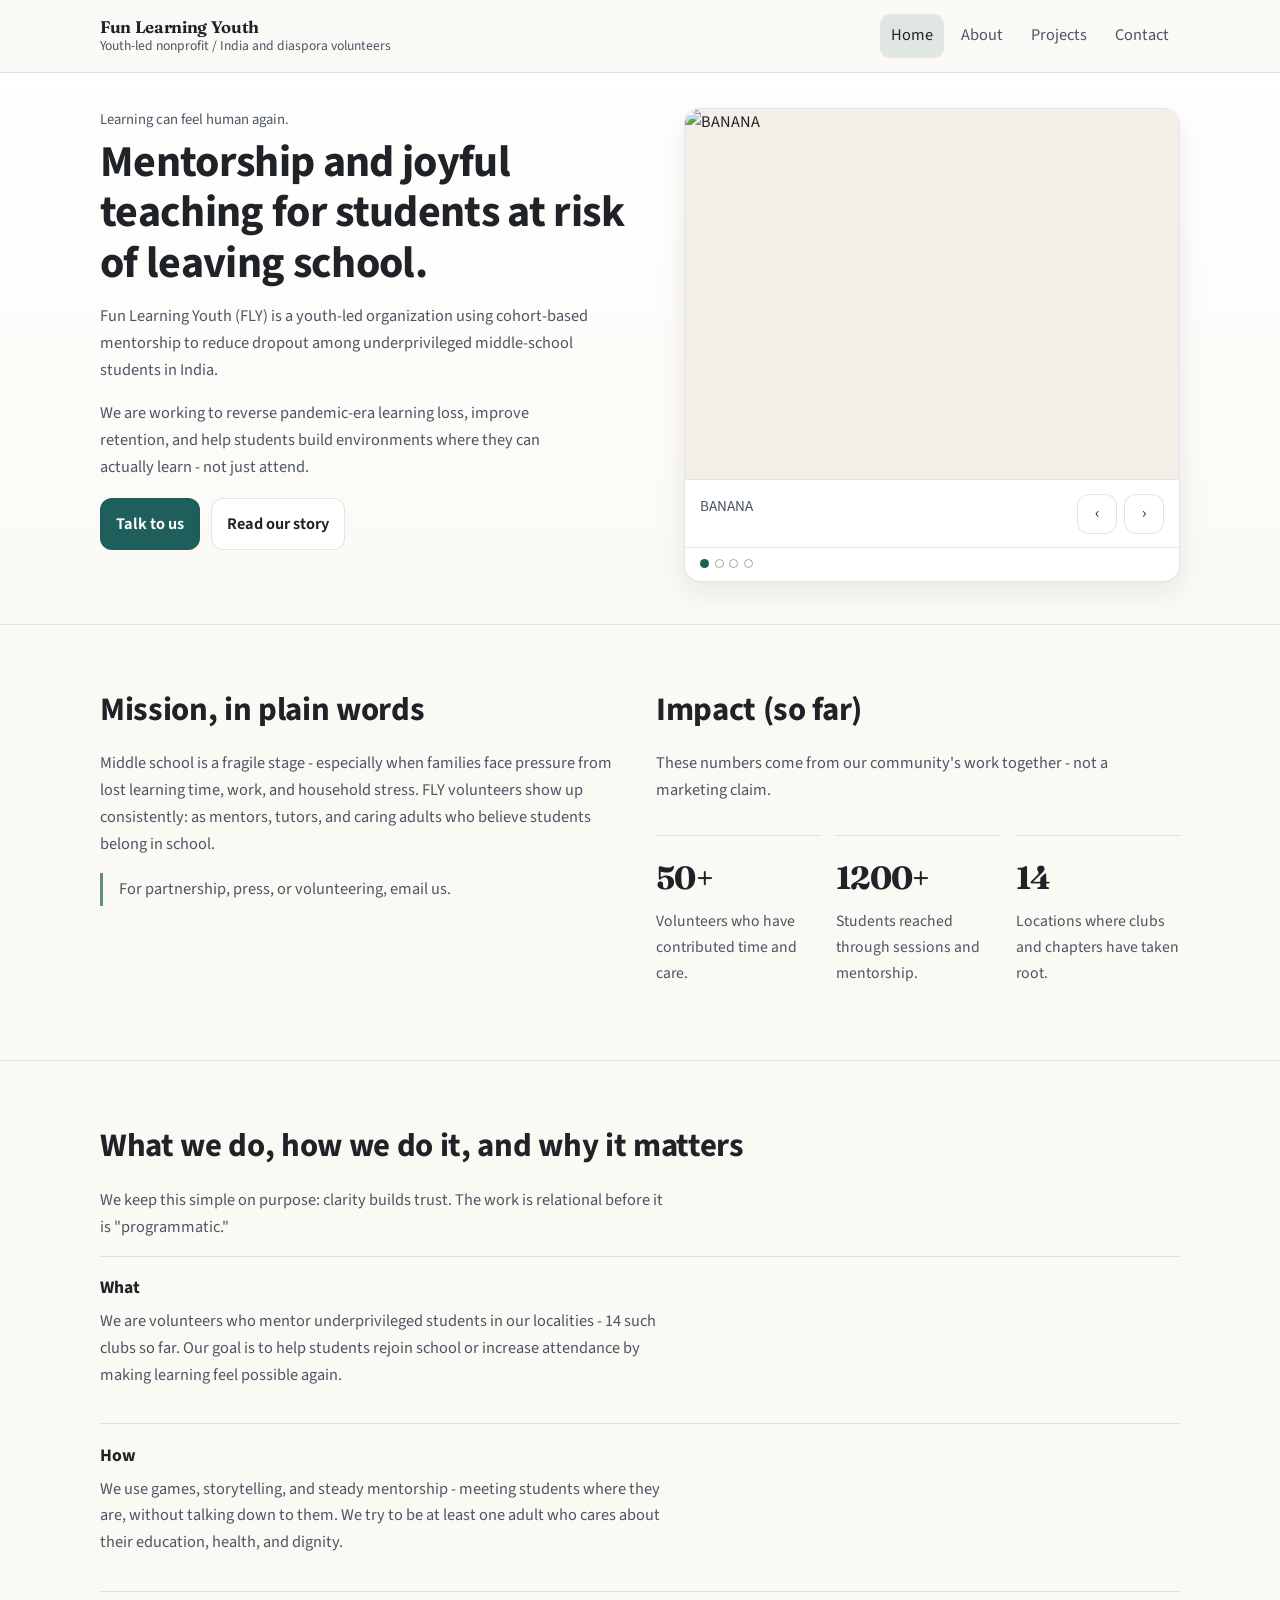
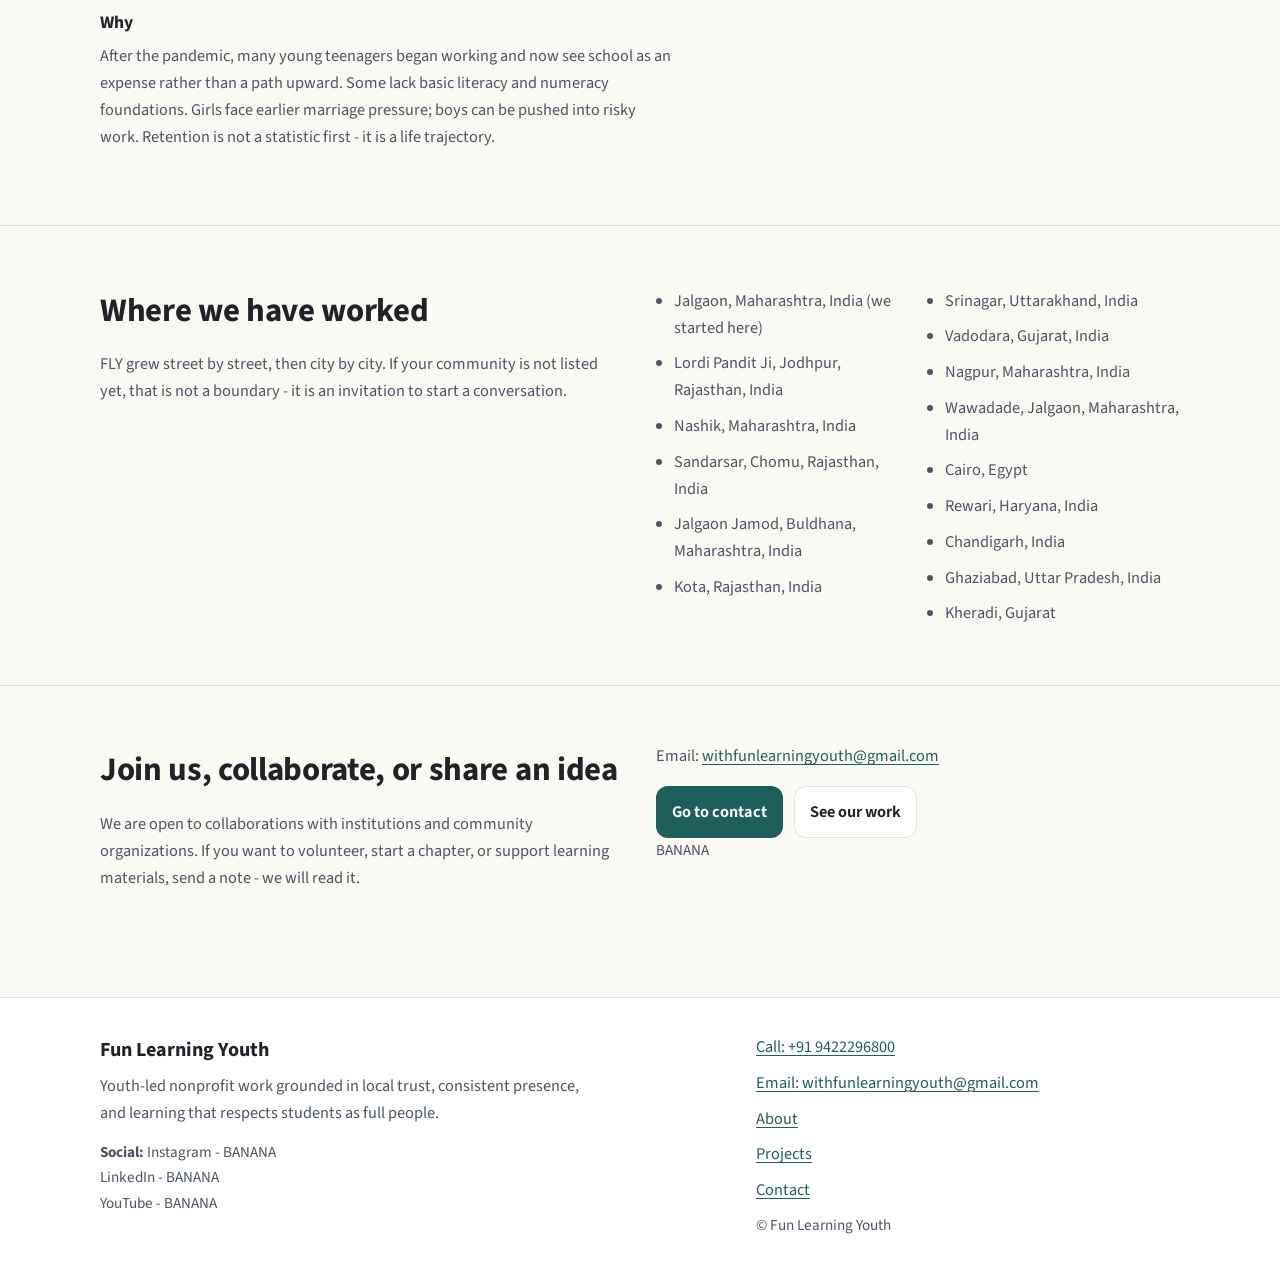
==== index.html @ 1b0cd058 "initial commit" ====
<!DOCTYPE html>
<html lang="en">
<head>
  <meta charset="UTF-8" />
  <meta name="viewport" content="width=device-width, initial-scale=1.0" />
  <title>Fun Learning Youth (FLY)</title>
  <meta
    name="description"
    content="Fun Learning Youth (FLY) is a youth-led nonprofit using cohort-based mentorship to help underprivileged middle-school students stay in school."
  />

  <!-- Typography: Fraunces (headlines) + Source Sans 3 (body) -->
  <link rel="preconnect" href="https://fonts.googleapis.com" />
  <link rel="preconnect" href="https://fonts.gstatic.com" crossorigin />
  <link
    href="https://fonts.googleapis.com/css2?family=Fraunces:opsz,wght@9..144,500..800&family=Source+Sans+3:wght@400;600;700&display=swap"
    rel="stylesheet"
  />

  <link rel="stylesheet" href="style.css" />
</head>
<body data-page="home">
  <a class="skip-link" href="#main">Skip to content</a>

  <!-- BANANA -->

  <header class="site-header">
    <div class="container header-inner">
      <a class="brand" href="index.html">
        <span class="brand-mark">Fun Learning Youth</span>
        <span class="brand-sub">Youth-led nonprofit / India and diaspora volunteers</span>
      </a>

      <button class="nav-toggle" type="button" data-nav-toggle aria-expanded="false" aria-controls="site-nav">
        <span class="visually-hidden">Menu</span>
        <span class="nav-toggle-lines" aria-hidden="true">
          <span></span><span></span><span></span>
        </span>
      </button>

      <nav id="site-nav" class="site-nav" data-site-nav aria-label="Primary">
        <a data-nav="home" href="index.html">Home</a>
        <a data-nav="about" href="about.html">About</a>
        <a data-nav="projects" href="projects.html">Projects</a>
        <a data-nav="contact" href="contact.html">Contact</a>
      </nav>
    </div>
  </header>

  <main id="main">
    <section class="hero">
      <div class="container hero-grid">
        <div class="hero-copy">
          <p class="kicker">Learning can feel human again.</p>
          <h1>Mentorship and joyful teaching for students at risk of leaving school.</h1>
          <p class="lede">
            Fun Learning Youth (FLY) is a youth-led organization using cohort-based mentorship to
            reduce dropout among underprivileged middle-school students in India.
          </p>
          <p class="lede">
            We are working to reverse pandemic-era learning loss, improve retention, and help students
            build environments where they can actually learn - not just attend.
          </p>

          <div class="hero-actions">
            <a class="btn" href="contact.html">Talk to us</a>
            <a class="btn btn-ghost" href="about.html">Read our story</a>
          </div>
        </div>

        <div class="slider" data-slider aria-label="Photo story from the field">
          <div class="slider-viewport">
            <div class="slider-track" data-slider-track>
              <div class="slide" data-slide data-caption="BANANA">
                <img src="assets/photos/home-01.jpg" alt="BANANA" loading="eager" decoding="async" />
              </div>
              <div class="slide" data-slide data-caption="BANANA">
                <img src="assets/photos/home-02.jpg" alt="BANANA" loading="lazy" decoding="async" />
              </div>
              <div class="slide" data-slide data-caption="BANANA">
                <img src="assets/photos/home-03.jpg" alt="BANANA" loading="lazy" decoding="async" />
              </div>
              <div class="slide" data-slide data-caption="BANANA">
                <img src="assets/photos/home-04.jpg" alt="BANANA" loading="lazy" decoding="async" />
              </div>
            </div>
          </div>

          <div class="slider-caption">
            <p data-slider-caption>BANANA</p>
            <div class="slider-controls">
              <button class="icon-btn" type="button" data-slider-prev aria-label="Previous photo">‹</button>
              <button class="icon-btn" type="button" data-slider-next aria-label="Next photo">›</button>
            </div>
          </div>

          <div class="slider-dots" data-slider-dots></div>
        </div>
      </div>
    </section>

    <section class="section">
      <div class="container split">
        <div>
          <h2>Mission, in plain words</h2>
          <p>
            Middle school is a fragile stage - especially when families face pressure from lost learning time,
            work, and household stress. FLY volunteers show up consistently: as mentors, tutors, and caring
            adults who believe students belong in school.
          </p>
          <p class="note">For partnership, press, or volunteering, email us.</p>
        </div>
        <div>
          <h2>Impact (so far)</h2>
          <p>These numbers come from our community's work together - not a marketing claim.</p>
          <div class="stats" role="list">
            <div class="stat" role="listitem">
              <strong>50+</strong>
              <span>Volunteers who have contributed time and care.</span>
            </div>
            <div class="stat" role="listitem">
              <strong>1200+</strong>
              <span>Students reached through sessions and mentorship.</span>
            </div>
            <div class="stat" role="listitem">
              <strong>14</strong>
              <span>Locations where clubs and chapters have taken root.</span>
            </div>
          </div>
        </div>
      </div>
    </section>

    <section class="section">
      <div class="container">
        <h2>What we do, how we do it, and why it matters</h2>
        <p>
          We keep this simple on purpose: clarity builds trust. The work is relational before it is "programmatic."
        </p>

        <div class="whw">
          <div class="whw-item">
            <h3>What</h3>
            <p>
              We are volunteers who mentor underprivileged students in our localities - 14 such clubs so far. Our
              goal is to help students rejoin school or increase attendance by making learning feel possible again.
            </p>
          </div>
          <div class="whw-item">
            <h3>How</h3>
            <p>
              We use games, storytelling, and steady mentorship - meeting students where they are, without talking
              down to them. We try to be at least one adult who cares about their education, health, and dignity.
            </p>
          </div>
          <div class="whw-item">
            <h3>Why</h3>
            <p>
              After the pandemic, many young teenagers began working and now see school as an expense rather than a
              path upward. Some lack basic literacy and numeracy foundations. Girls face earlier marriage pressure;
              boys can be pushed into risky work. Retention is not a statistic first - it is a life trajectory.
            </p>
          </div>
        </div>
      </div>
    </section>

    <section class="section">
      <div class="container split">
        <div>
          <h2>Where we have worked</h2>
          <p>
            FLY grew street by street, then city by city. If your community is not listed yet, that is not a
            boundary - it is an invitation to start a conversation.
          </p>
        </div>
        <div>
          <ul class="locations">
            <li>Jalgaon, Maharashtra, India (we started here)</li>
            <li>Lordi Pandit Ji, Jodhpur, Rajasthan, India</li>
            <li>Nashik, Maharashtra, India</li>
            <li>Sandarsar, Chomu, Rajasthan, India</li>
            <li>Jalgaon Jamod, Buldhana, Maharashtra, India</li>
            <li>Kota, Rajasthan, India</li>
            <li>Srinagar, Uttarakhand, India</li>
            <li>Vadodara, Gujarat, India</li>
            <li>Nagpur, Maharashtra, India</li>
            <li>Wawadade, Jalgaon, Maharashtra, India</li>
            <li>Cairo, Egypt</li>
            <li>Rewari, Haryana, India</li>
            <li>Chandigarh, India</li>
            <li>Ghaziabad, Uttar Pradesh, India</li>
            <li>Kheradi, Gujarat</li>
          </ul>
        </div>
      </div>
    </section>

    <section class="section">
      <div class="container split">
        <div>
          <h2>Join us, collaborate, or share an idea</h2>
          <p>
            We are open to collaborations with institutions and community organizations. If you want to volunteer,
            start a chapter, or support learning materials, send a note - we will read it.
          </p>
        </div>
        <div>
          <p class="lede tight-bottom">
            Email:
            <a href="mailto:withfunlearningyouth@gmail.com">withfunlearningyouth@gmail.com</a>
          </p>
          <div class="hero-actions flush">
            <a class="btn" href="contact.html">Go to contact</a>
            <a class="btn btn-ghost" href="projects.html">See our work</a>
          </div>
          <p class="small mt-sm">BANANA</p>
        </div>
      </div>
    </section>
  </main>

  <footer class="site-footer">
    <div class="container footer-grid">
      <div>
        <p class="footer-title">Fun Learning Youth</p>
        <p class="footer-muted">
          Youth-led nonprofit work grounded in local trust, consistent presence, and learning that respects students
          as full people.
        </p>
        <p class="small mt-sm">
          <strong>Social:</strong>
          Instagram - <span class="small">BANANA</span><br />
          LinkedIn - <span class="small">BANANA</span><br />
          YouTube - <span class="small">BANANA</span>
        </p>
      </div>
      <div class="footer-links">
        <a href="tel:+919422296800">Call: +91 9422296800</a>
        <a href="mailto:withfunlearningyouth@gmail.com">Email: withfunlearningyouth@gmail.com</a>
        <a href="about.html">About</a>
        <a href="projects.html">Projects</a>
        <a href="contact.html">Contact</a>
        <span class="small">© Fun Learning Youth</span>
      </div>
    </div>
  </footer>

  <script src="script.js" defer></script>
</body>
</html>
---- style.css ----
/* Fun Learning Youth (FLY)
   Replace images under assets/photos/ (see HTML comments for exact filenames).
*/

:root {
  --paper: #fbf9f4;
  --ink: #1f2328;
  --muted: #4b5563;
  --line: rgba(31, 35, 40, 0.12);
  --accent: #1f5f5b; /* deep teal */
  --accent-2: #8a5a2b; /* warm earth (use sparingly) */
  --paper-2: #f3efe7;
  --shadow: 0 10px 30px rgba(17, 24, 39, 0.08);
}

*,
*::before,
*::after {
  box-sizing: border-box;
}

html {
  color-scheme: light;
}

body {
  margin: 0;
  font-family: "Source Sans 3", system-ui, -apple-system, Segoe UI, Roboto, Helvetica, Arial,
    "Apple Color Emoji", "Segoe UI Emoji";
  color: var(--ink);
  background: var(--paper);
  line-height: 1.65;
  font-size: 1.02rem;
}

button,
input,
textarea,
select {
  font: inherit;
  color: inherit;
}

img {
  max-width: 100%;
  height: auto;
  display: block;
}

a {
  color: var(--accent);
  text-decoration-thickness: 1px;
  text-underline-offset: 0.18em;
}

a:hover {
  text-decoration-thickness: 2px;
}

:focus-visible {
  outline: 3px solid rgba(31, 95, 91, 0.35);
  outline-offset: 3px;
}

.skip-link {
  position: absolute;
  left: -999px;
  top: 0.75rem;
  padding: 0.55rem 0.75rem;
  background: #fff;
  border: 1px solid var(--line);
  border-radius: 10px;
  z-index: 1000;
}

.skip-link:focus {
  left: 0.75rem;
}

.container {
  width: min(1080px, 92%);
  margin: 0 auto;
}

.site-header {
  position: sticky;
  top: 0;
  z-index: 50;
  background: color-mix(in srgb, var(--paper) 92%, white);
  border-bottom: 1px solid var(--line);
  backdrop-filter: blur(10px);
}

.header-inner {
  display: flex;
  align-items: center;
  justify-content: space-between;
  gap: 1rem;
  padding: 0.85rem 0;
}

.brand {
  display: flex;
  flex-direction: column;
  gap: 0.1rem;
  text-decoration: none;
  color: inherit;
}

.brand-mark {
  font-family: "Fraunces", Georgia, "Times New Roman", serif;
  font-weight: 650;
  letter-spacing: -0.02em;
  font-size: 1.05rem;
  line-height: 1.1;
}

.brand-sub {
  font-size: 0.85rem;
  color: var(--muted);
  line-height: 1.2;
}

.nav-toggle {
  display: none;
  border: 1px solid var(--line);
  background: #fff;
  border-radius: 12px;
  padding: 0.55rem 0.65rem;
  cursor: pointer;
  font: inherit;
  color: var(--ink);
}

.nav-toggle-lines {
  display: inline-flex;
  flex-direction: column;
  gap: 6px;
  width: 22px;
}

.nav-toggle-lines span {
  height: 2px;
  background: var(--ink);
  border-radius: 2px;
}

.site-nav {
  display: flex;
  align-items: center;
  gap: 0.35rem;
}

.site-nav a {
  text-decoration: none;
  color: var(--muted);
  padding: 0.55rem 0.7rem;
  border-radius: 10px;
}

.site-nav a:hover {
  color: var(--ink);
  background: rgba(31, 95, 91, 0.08);
}

.site-nav a[aria-current="page"] {
  color: var(--ink);
  background: rgba(31, 95, 91, 0.12);
}

main {
  padding-bottom: 3rem;
}

.hero {
  padding: 2.2rem 0 2.6rem;
  border-bottom: 1px solid var(--line);
  background: linear-gradient(to bottom, #fff, var(--paper));
}

.hero-grid {
  display: grid;
  grid-template-columns: 1.05fr 0.95fr;
  gap: clamp(1.25rem, 3vw, 2.25rem);
  align-items: start;
}

.hero h1 {
  margin: 0.35rem 0 0.85rem;
  font-family: "Source Sans 3", system-ui, -apple-system, Segoe UI, Roboto, Helvetica, Arial,
    "Apple Color Emoji", "Segoe UI Emoji";
  font-weight: 700;
  letter-spacing: -0.015em;
  line-height: 1.15;
  font-size: clamp(1.95rem, 4vw, 2.75rem);
}

.kicker {
  margin: 0;
  font-size: 0.92rem;
  color: var(--muted);
}

.lede {
  margin: 0 0 1rem;
  color: var(--muted);
  max-width: 62ch;
}

.lede.tight-bottom {
  margin-bottom: 1rem;
}

.hero-actions {
  display: flex;
  flex-wrap: wrap;
  gap: 0.65rem;
  margin-top: 1.1rem;
}

.hero-actions.flush {
  margin-top: 0;
}

.btn {
  display: inline-flex;
  align-items: center;
  justify-content: center;
  gap: 0.35rem;
  border-radius: 12px;
  padding: 0.72rem 0.95rem;
  border: 1px solid color-mix(in srgb, var(--accent) 55%, var(--line));
  background: var(--accent);
  color: #fff;
  text-decoration: none;
  font-weight: 650;
}

.btn:hover {
  filter: brightness(0.98);
}

.btn-ghost {
  background: #fff;
  color: var(--ink);
  border-color: var(--line);
  font-weight: 650;
}

.btn-ghost:hover {
  background: rgba(31, 95, 91, 0.06);
}

.slider {
  border: 1px solid var(--line);
  border-radius: 16px;
  overflow: hidden;
  background: #fff;
  box-shadow: var(--shadow);
}

.slider-viewport {
  position: relative;
  aspect-ratio: 4 / 3;
  background: var(--paper-2);
}

.slider-track {
  display: flex;
  height: 100%;
  transform: translateX(calc(var(--slide, 0) * -100%));
  transition: transform 520ms cubic-bezier(0.2, 0.8, 0.2, 1);
}

.slide {
  min-width: 100%;
  height: 100%;
}

.slide img {
  width: 100%;
  height: 100%;
  object-fit: cover;
}

.slider-caption {
  padding: 0.85rem 0.95rem;
  border-top: 1px solid var(--line);
  display: flex;
  align-items: flex-start;
  justify-content: space-between;
  gap: 0.75rem;
}

.slider-caption p {
  margin: 0;
  color: var(--muted);
  font-size: 0.95rem;
  max-width: 62ch;
}

.slider-controls {
  display: inline-flex;
  gap: 0.45rem;
  flex-shrink: 0;
}

.icon-btn {
  border: 1px solid var(--line);
  background: #fff;
  border-radius: 12px;
  width: 40px;
  height: 40px;
  cursor: pointer;
  font: inherit;
  color: var(--ink);
}

.icon-btn:hover {
  background: rgba(31, 95, 91, 0.06);
}

.slider-dots {
  display: flex;
  gap: 0.35rem;
  align-items: center;
  padding: 0.65rem 0.95rem 0.85rem;
  border-top: 1px solid var(--line);
}

.dot {
  width: 9px;
  height: 9px;
  border-radius: 999px;
  border: 1px solid color-mix(in srgb, var(--line) 70%, var(--ink));
  background: transparent;
  padding: 0;
  cursor: pointer;
}

.dot[aria-current="true"] {
  background: var(--accent);
  border-color: color-mix(in srgb, var(--accent) 70%, var(--line));
}

.section {
  padding: clamp(2.4rem, 5vw, 3.6rem) 0;
}

.section + .section {
  border-top: 1px solid var(--line);
}

.section h2 {
  margin: 0 0 0.85rem;
  font-family: "Source Sans 3", system-ui, -apple-system, Segoe UI, Roboto, Helvetica, Arial,
    "Apple Color Emoji", "Segoe UI Emoji";
  font-weight: 700;
  letter-spacing: -0.01em;
  font-size: clamp(1.55rem, 2.6vw, 2.05rem);
}

.section p {
  margin: 0 0 0.95rem;
  color: var(--muted);
  max-width: 72ch;
}

.section p:last-child {
  margin-bottom: 0;
}

.split {
  display: grid;
  grid-template-columns: 1fr 1fr;
  gap: clamp(1.1rem, 3vw, 2rem);
  align-items: start;
}

.stats {
  display: grid;
  grid-template-columns: repeat(3, minmax(0, 1fr));
  gap: 1rem;
  padding: 1rem 0 0;
}

.stat {
  padding: 1rem 0;
  border-top: 1px solid var(--line);
}

.stat strong {
  display: block;
  font-family: "Fraunces", Georgia, "Times New Roman", serif;
  font-size: clamp(1.55rem, 2.6vw, 2rem);
  letter-spacing: -0.02em;
  color: var(--ink);
}

.stat span {
  display: block;
  margin-top: 0.25rem;
  color: var(--muted);
  font-size: 0.98rem;
}

.whw {
  display: grid;
  grid-template-columns: 1fr;
  gap: 1.1rem;
}

.whw-item {
  padding: 1.05rem 0;
  border-top: 1px solid var(--line);
}

.whw-item h3 {
  margin: 0 0 0.35rem;
  font-size: 1.1rem;
  letter-spacing: -0.005em;
  color: var(--ink);
  font-weight: 700;
}

.whw-item p {
  margin: 0;
}

.locations {
  columns: 2;
  column-gap: 2.25rem;
  margin: 0.25rem 0 0;
  padding-left: 1.1rem;
  color: var(--muted);
}

.locations li {
  break-inside: avoid;
  margin: 0 0 0.55rem;
}

.note {
  border-left: 3px solid color-mix(in srgb, var(--accent) 65%, var(--line));
  padding: 0.2rem 0 0.2rem 1rem;
  margin: 1rem 0 0;
  color: var(--muted);
}

.figure {
  margin: 0;
  border: 1px solid var(--line);
  border-radius: 16px;
  overflow: hidden;
  background: #fff;
}

.figure figcaption {
  padding: 0.75rem 0.85rem;
  border-top: 1px solid var(--line);
  color: var(--muted);
  font-size: 0.95rem;
}

.prose {
  max-width: 72ch;
}

.project {
  padding: 1.35rem 0;
  border-top: 1px solid var(--line);
  display: grid;
  grid-template-columns: minmax(0, 1.1fr) minmax(0, 0.9fr);
  gap: clamp(1rem, 3vw, 1.75rem);
  align-items: start;
}

.project:first-of-type {
  border-top: none;
  padding-top: 0.25rem;
}

.project h3 {
  margin: 0 0 0.45rem;
  font-family: "Source Sans 3", system-ui, -apple-system, Segoe UI, Roboto, Helvetica, Arial,
    "Apple Color Emoji", "Segoe UI Emoji";
  font-size: 1.35rem;
  letter-spacing: -0.01em;
  font-weight: 700;
}

.meta {
  margin: 0 0 0.75rem;
  color: var(--muted);
  font-size: 0.98rem;
}

.faq details {
  border-top: 1px solid var(--line);
  padding: 1rem 0;
}

.faq summary {
  cursor: pointer;
  font-weight: 700;
  color: var(--ink);
}

.faq p {
  margin: 0.65rem 0 0;
}

.plain-list {
  margin: 0.75rem 0 0;
  padding-left: 1.1rem;
  color: var(--muted);
}

.plain-list li {
  margin: 0 0 0.45rem;
}

.contact-grid {
  display: grid;
  grid-template-columns: 1fr 1fr;
  gap: clamp(1rem, 3vw, 2rem);
  align-items: start;
}

.field {
  display: grid;
  gap: 0.35rem;
  margin: 0 0 0.85rem;
}

.field span {
  font-weight: 700;
  color: var(--ink);
  font-size: 0.95rem;
}

.field input,
.field textarea,
.field select {
  width: 100%;
  border: 1px solid var(--line);
  border-radius: 12px;
  padding: 0.75rem 0.8rem;
  font: inherit;
  background: #fff;
  color: var(--ink);
}

.field textarea {
  resize: vertical;
  min-height: 140px;
}

.field select {
  cursor: pointer;
}

.stack {
  display: grid;
  gap: 0.2rem;
}

.site-footer {
  border-top: 1px solid var(--line);
  background: #fff;
  padding: 2.25rem 0;
}

.footer-grid {
  display: grid;
  grid-template-columns: 1.2fr 0.8fr;
  gap: 1.25rem;
  align-items: start;
}

.footer-title {
  margin: 0 0 0.35rem;
  font-family: "Source Sans 3", system-ui, -apple-system, Segoe UI, Roboto, Helvetica, Arial,
    "Apple Color Emoji", "Segoe UI Emoji";
  font-weight: 700;
  font-size: 1.25rem;
}

.footer-muted {
  margin: 0;
  color: var(--muted);
  max-width: 62ch;
}

.footer-links {
  display: grid;
  gap: 0.55rem;
  justify-items: start;
}

.small {
  font-size: 0.95rem;
  color: var(--muted);
}

.tight {
  margin: 0;
}

.visually-hidden {
  position: absolute !important;
  height: 1px;
  width: 1px;
  overflow: hidden;
  clip: rect(1px, 1px, 1px, 1px);
  white-space: nowrap;
}

.mt-sm {
  margin-top: 0.85rem;
}

.mt-md {
  margin-top: 1.25rem;
}

.mt-lg {
  margin-top: 1.75rem;
}

.whw-tight .whw-item:first-child {
  border-top: 0;
  padding-top: 0;
}

@media (max-width: 900px) {
  .hero-grid,
  .split,
  .contact-grid,
  .footer-grid,
  .project {
    grid-template-columns: 1fr;
  }

  .stats {
    grid-template-columns: 1fr;
  }

  .locations {
    columns: 1;
  }

  .nav-toggle {
    display: inline-flex;
    align-items: center;
    justify-content: center;
  }

  .site-nav {
    position: fixed;
    inset: 0 0 auto 0;
    top: calc(64px + env(safe-area-inset-top));
    padding: 0.75rem;
    margin: 0.75rem;
    border: 1px solid var(--line);
    border-radius: 16px;
    background: #fff;
    box-shadow: var(--shadow);
    flex-direction: column;
    align-items: stretch;
    gap: 0.25rem;
    transform: translateY(-8px);
    opacity: 0;
    pointer-events: none;
    transition: opacity 180ms ease, transform 180ms ease;
  }

  body.nav-open .site-nav {
    opacity: 1;
    transform: translateY(0);
    pointer-events: auto;
  }

  .site-nav a {
    padding: 0.75rem 0.85rem;
  }
}

@media (prefers-reduced-motion: reduce) {
  .slider-track {
    transition: none;
  }
}
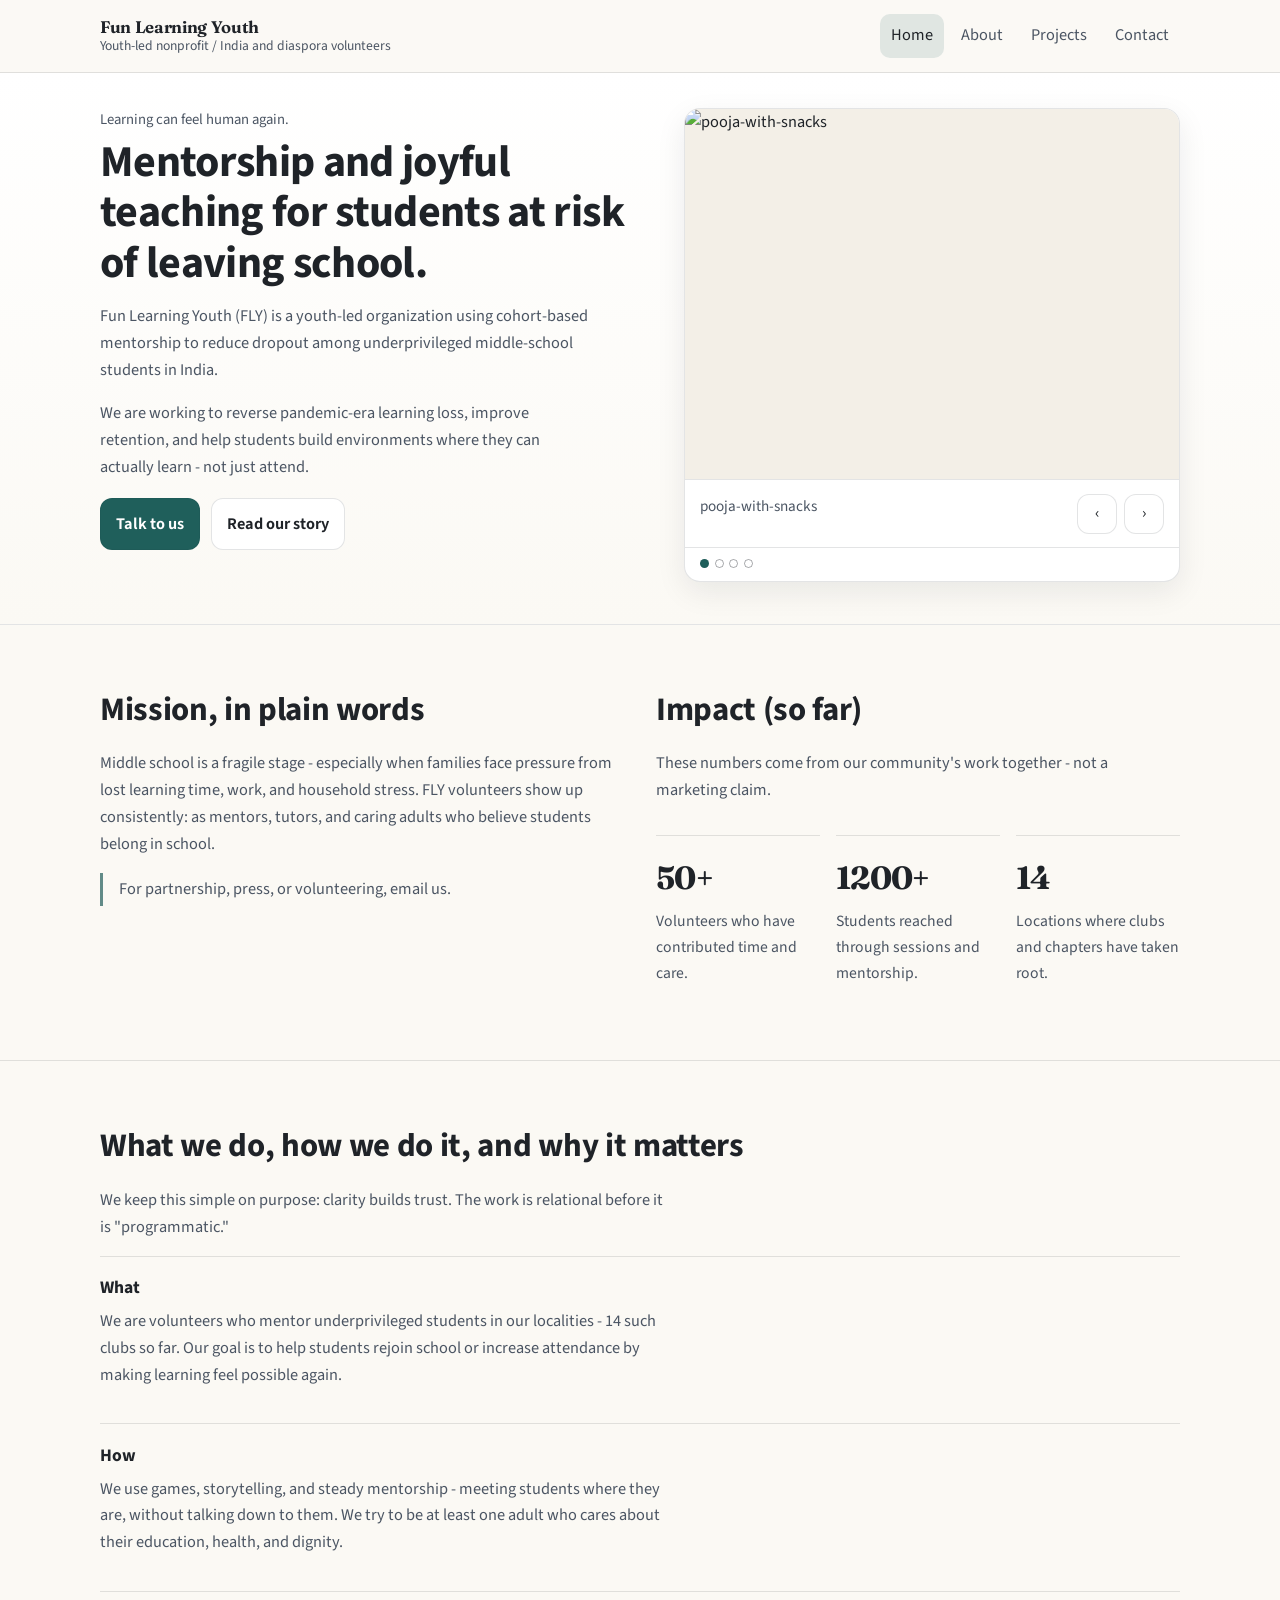
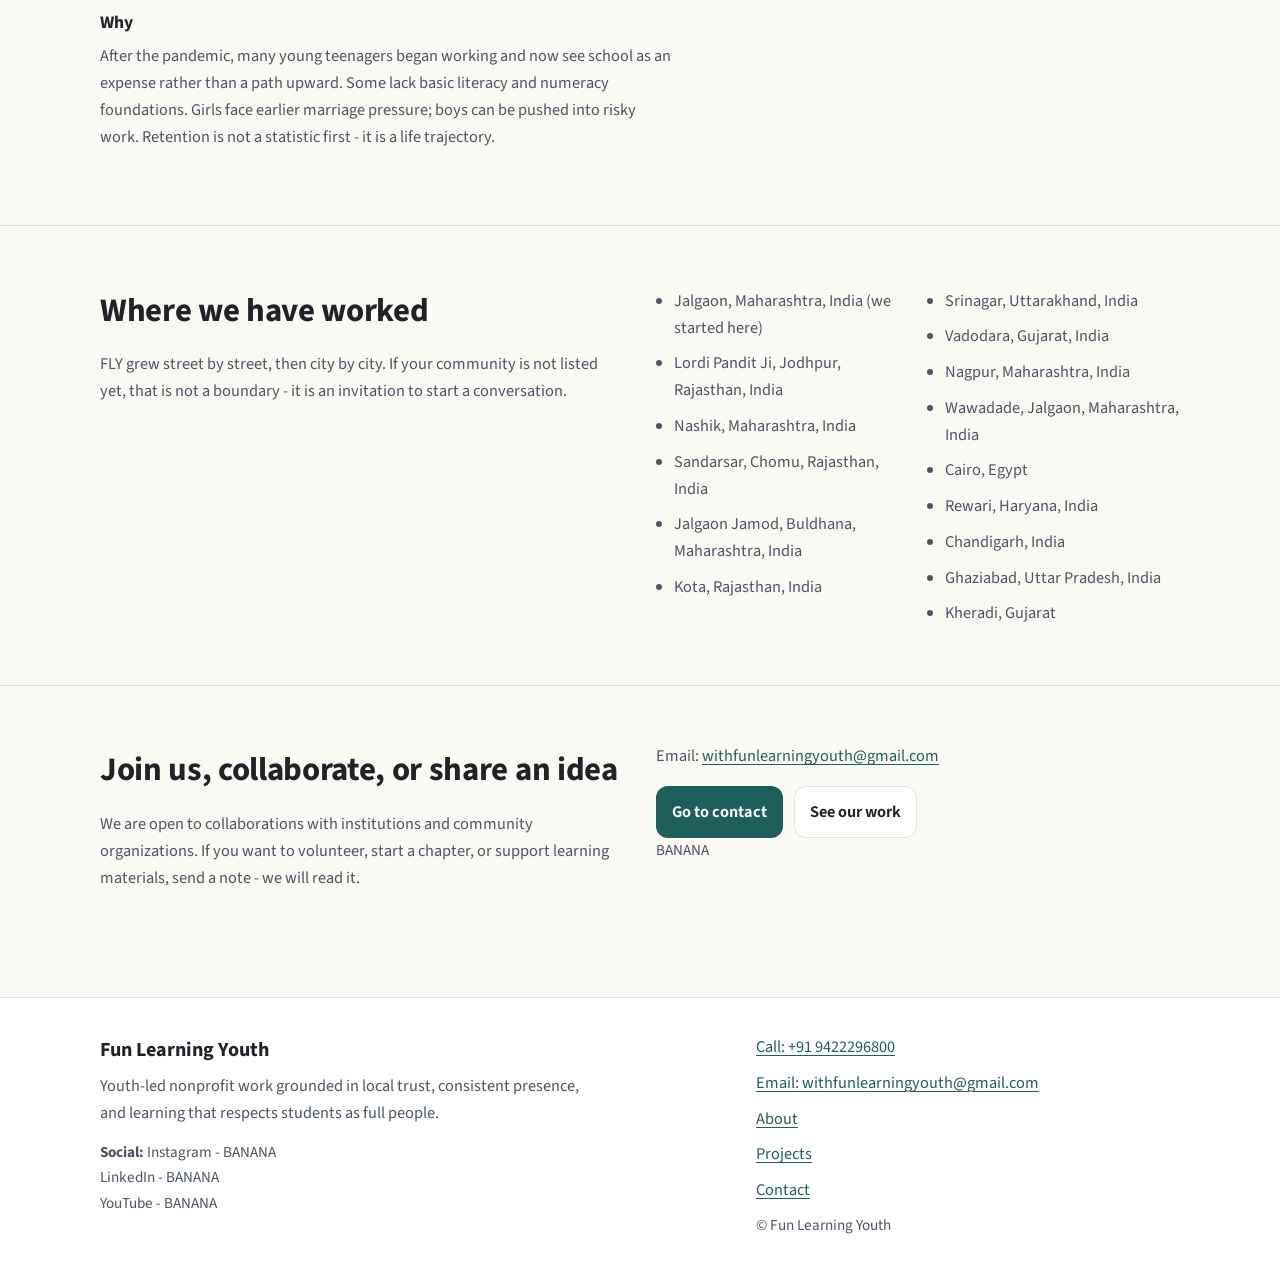
==== commit 91f75d0d: "home pictures" ====
--- a/index.html
+++ b/index.html
@@ -71,17 +71,17 @@
         <div class="slider" data-slider aria-label="Photo story from the field">
           <div class="slider-viewport">
             <div class="slider-track" data-slider-track>
-              <div class="slide" data-slide data-caption="BANANA">
-                <img src="assets/photos/home-01.jpg" alt="BANANA" loading="eager" decoding="async" />
-              </div>
-              <div class="slide" data-slide data-caption="BANANA">
-                <img src="assets/photos/home-02.jpg" alt="BANANA" loading="lazy" decoding="async" />
-              </div>
-              <div class="slide" data-slide data-caption="BANANA">
-                <img src="assets/photos/home-03.jpg" alt="BANANA" loading="lazy" decoding="async" />
-              </div>
-              <div class="slide" data-slide data-caption="BANANA">
-                <img src="assets/photos/home-04.jpg" alt="BANANA" loading="lazy" decoding="async" />
+              <div class="slide" data-slide data-caption="pooja-with-snacks">
+                <img src="assets/photos/home-photo1.jpg" alt="pooja-with-snacks" loading="eager" decoding="async" />
+              </div>
+              <div class="slide" data-slide data-caption="rita-with-chocolates">
+                <img src="assets/photos/home-photo2.jpg" alt="rita-with-chocolates" loading="lazy" decoding="async" />
+              </div>
+              <div class="slide" data-slide data-caption="sarita-after-cricket">
+                <img src="assets/photos/home-photo3.jpg" alt="sarita-after-cricket" loading="lazy" decoding="async" />
+              </div>
+              <div class="slide" data-slide data-caption="ganesh-learning-geography">
+                <img src="assets/photos/home-photo4.jpg" alt="ganesh-learning-geography" loading="lazy" decoding="async" />
               </div>
             </div>
           </div>
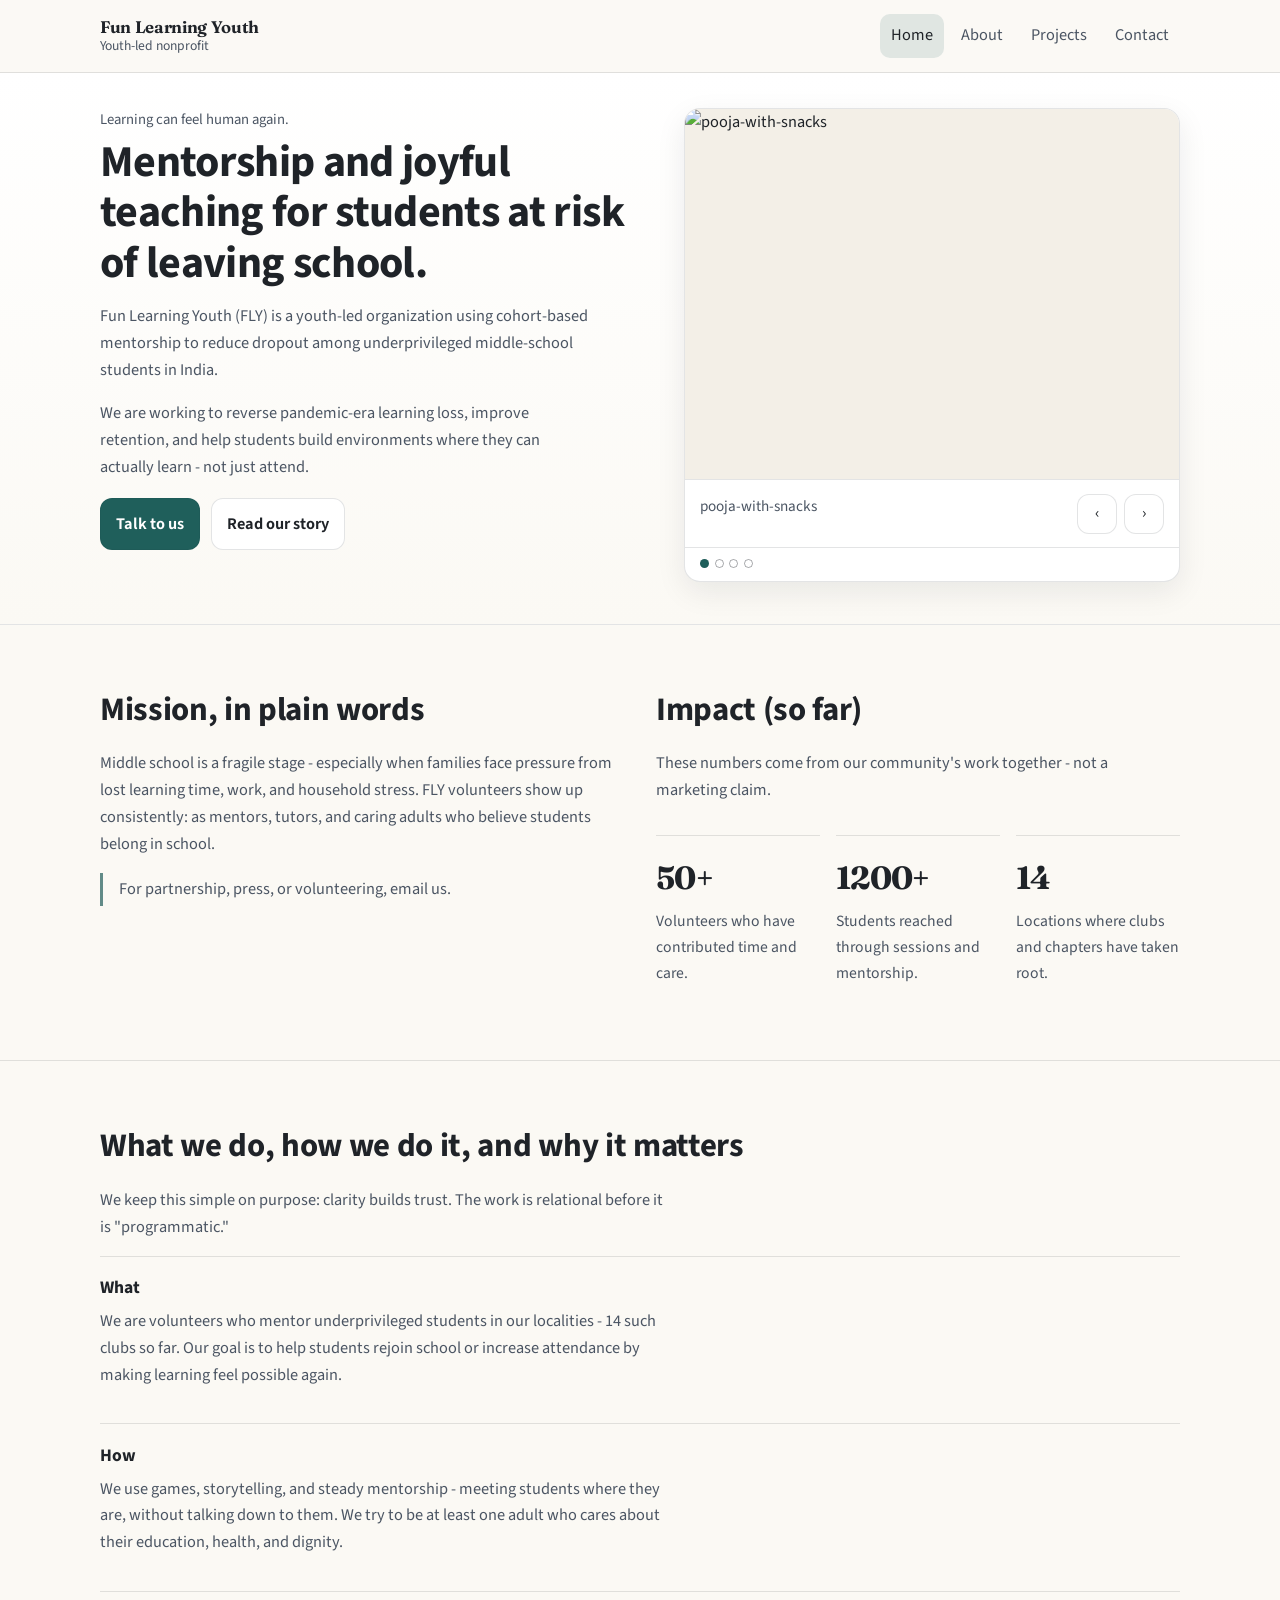
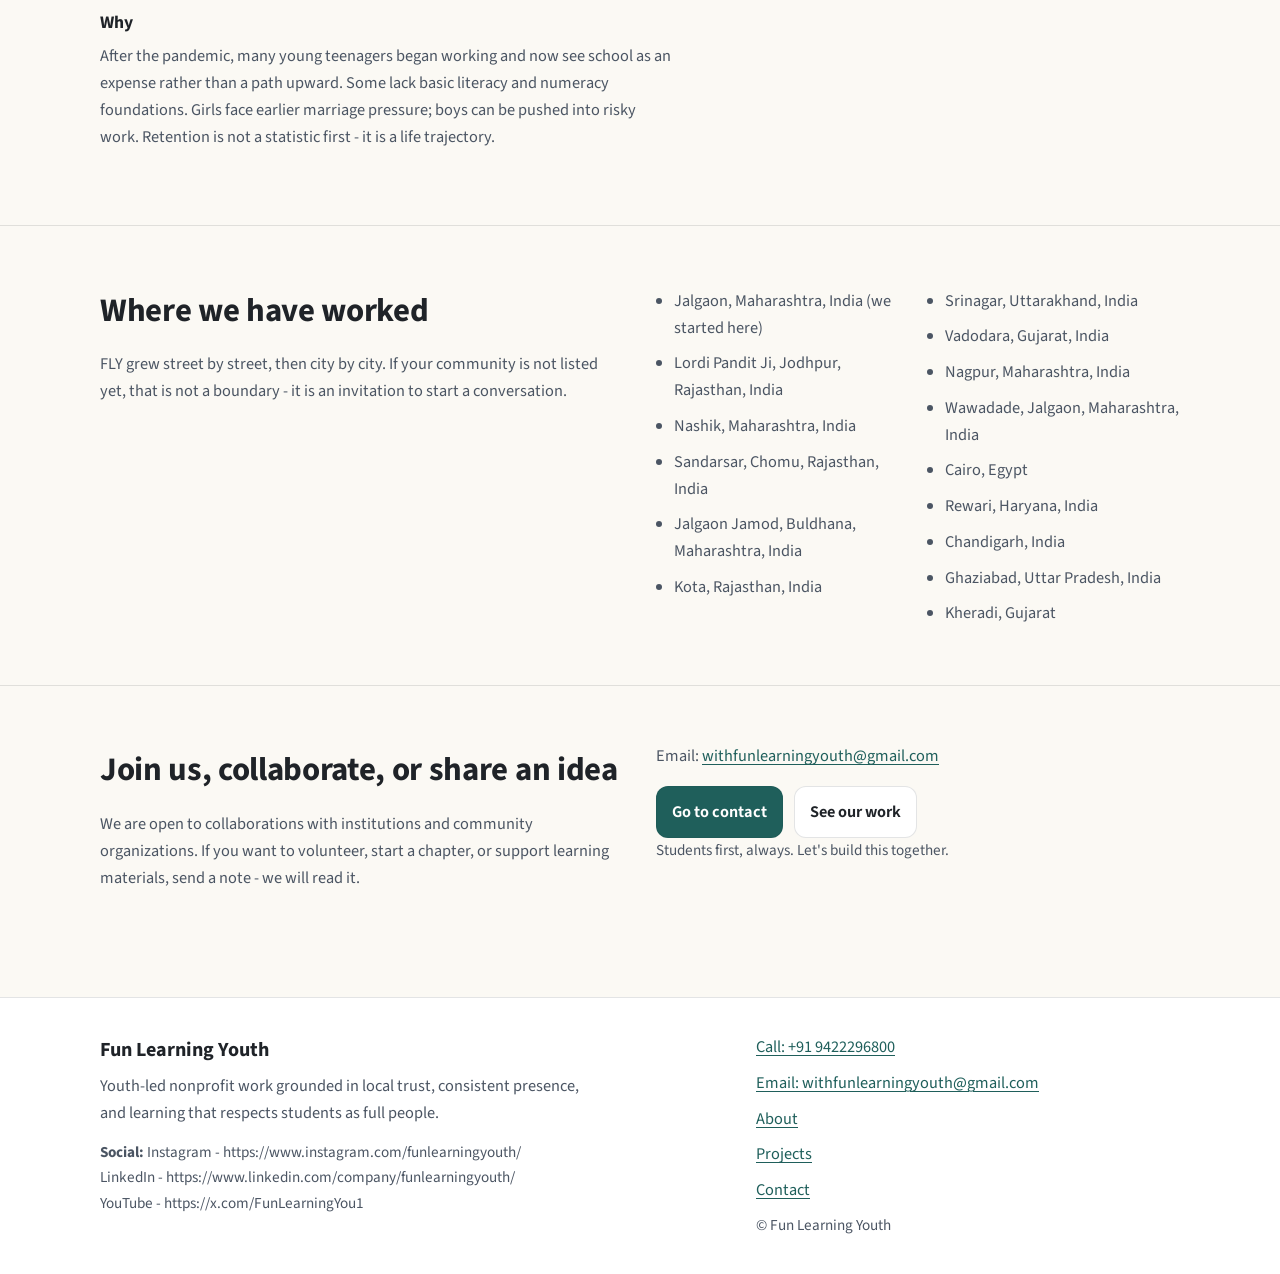
==== commit 35421767: "index bananas removed" ====
--- a/index.html
+++ b/index.html
@@ -28,7 +28,7 @@
     <div class="container header-inner">
       <a class="brand" href="index.html">
         <span class="brand-mark">Fun Learning Youth</span>
-        <span class="brand-sub">Youth-led nonprofit / India and diaspora volunteers</span>
+        <span class="brand-sub">Youth-led nonprofit</span>
       </a>
 
       <button class="nav-toggle" type="button" data-nav-toggle aria-expanded="false" aria-controls="site-nav">
@@ -87,7 +87,7 @@
           </div>
 
           <div class="slider-caption">
-            <p data-slider-caption>BANANA</p>
+            <p data-slider-caption>snapshots from the field</p>
             <div class="slider-controls">
               <button class="icon-btn" type="button" data-slider-prev aria-label="Previous photo">‹</button>
               <button class="icon-btn" type="button" data-slider-next aria-label="Next photo">›</button>
@@ -214,7 +214,7 @@
             <a class="btn" href="contact.html">Go to contact</a>
             <a class="btn btn-ghost" href="projects.html">See our work</a>
           </div>
-          <p class="small mt-sm">BANANA</p>
+          <p class="small mt-sm">Students first, always. Let's build this together.</p>
         </div>
       </div>
     </section>
@@ -230,9 +230,9 @@
         </p>
         <p class="small mt-sm">
           <strong>Social:</strong>
-          Instagram - <span class="small">BANANA</span><br />
-          LinkedIn - <span class="small">BANANA</span><br />
-          YouTube - <span class="small">BANANA</span>
+          Instagram - <span class="small">https://www.instagram.com/funlearningyouth/</span><br />
+          LinkedIn - <span class="small">https://www.linkedin.com/company/funlearningyouth/</span><br />
+          YouTube - <span class="small">https://x.com/FunLearningYou1</span>
         </p>
       </div>
       <div class="footer-links">
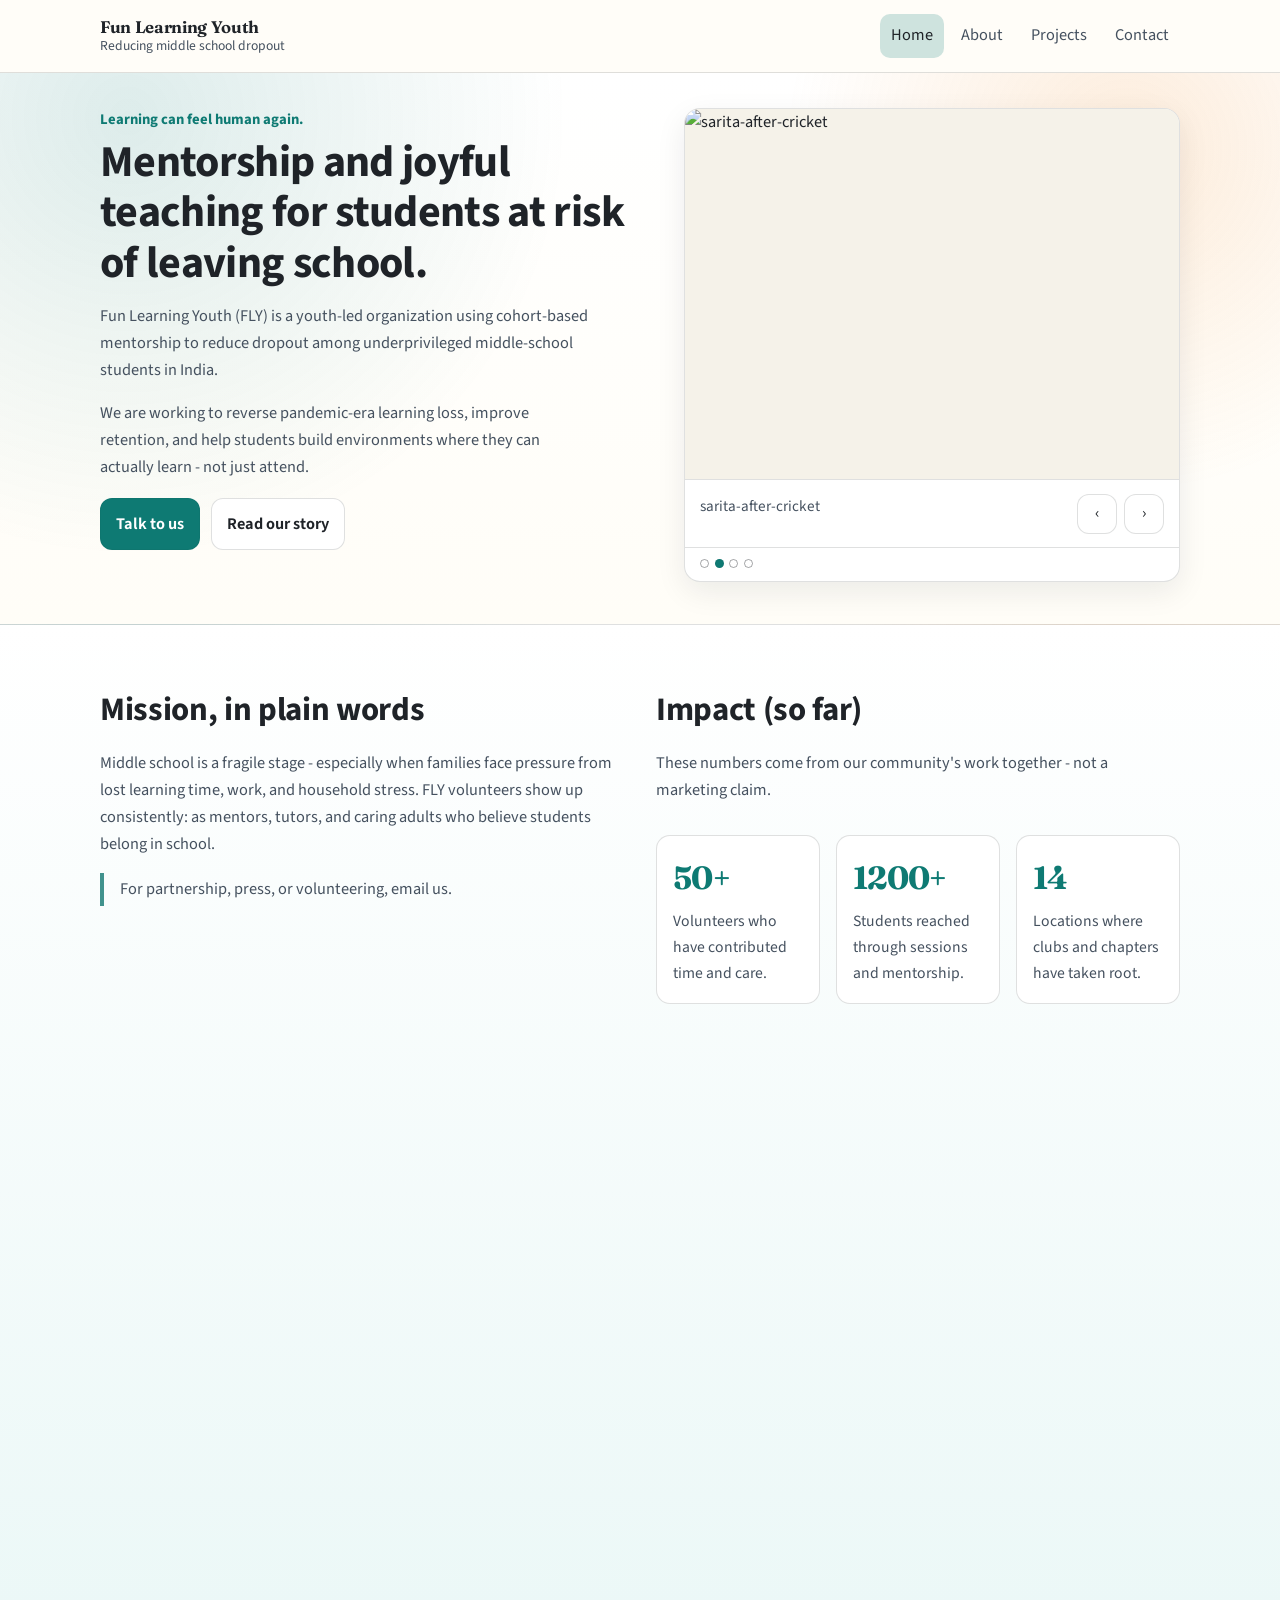
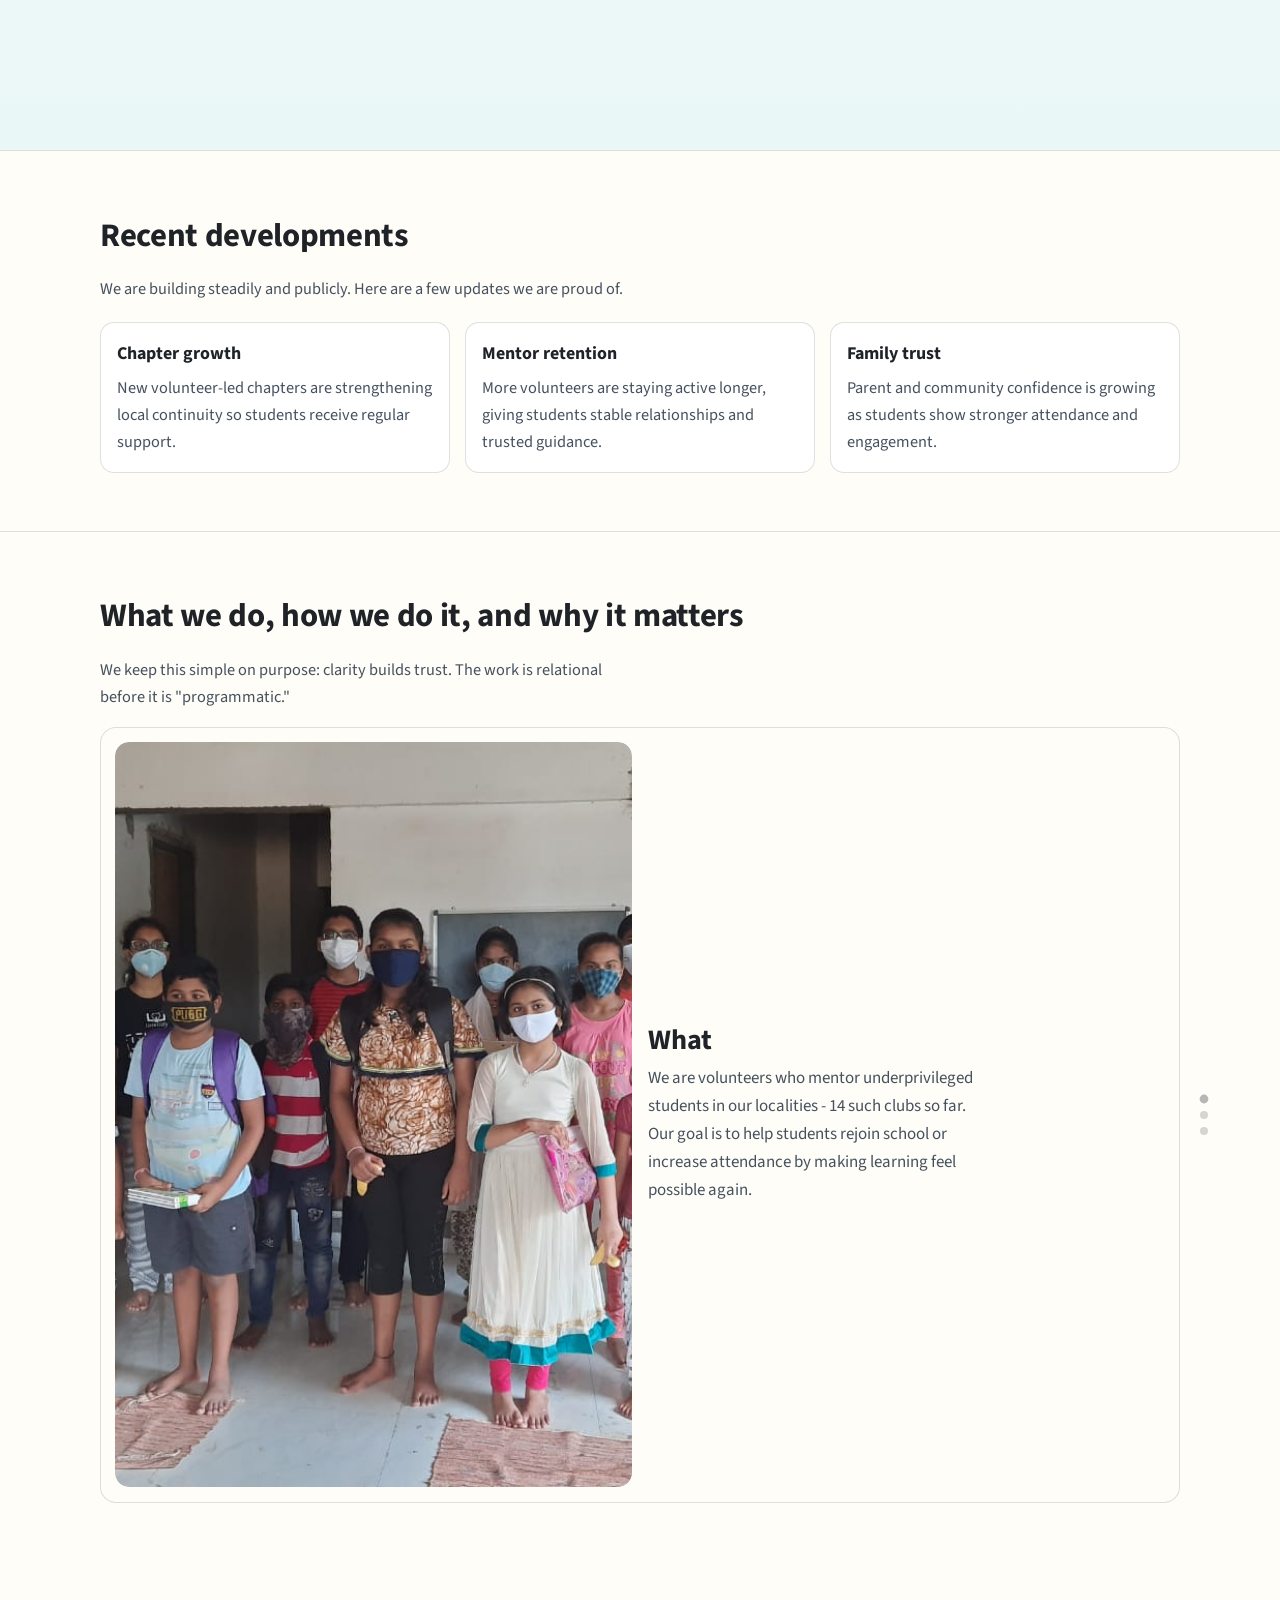
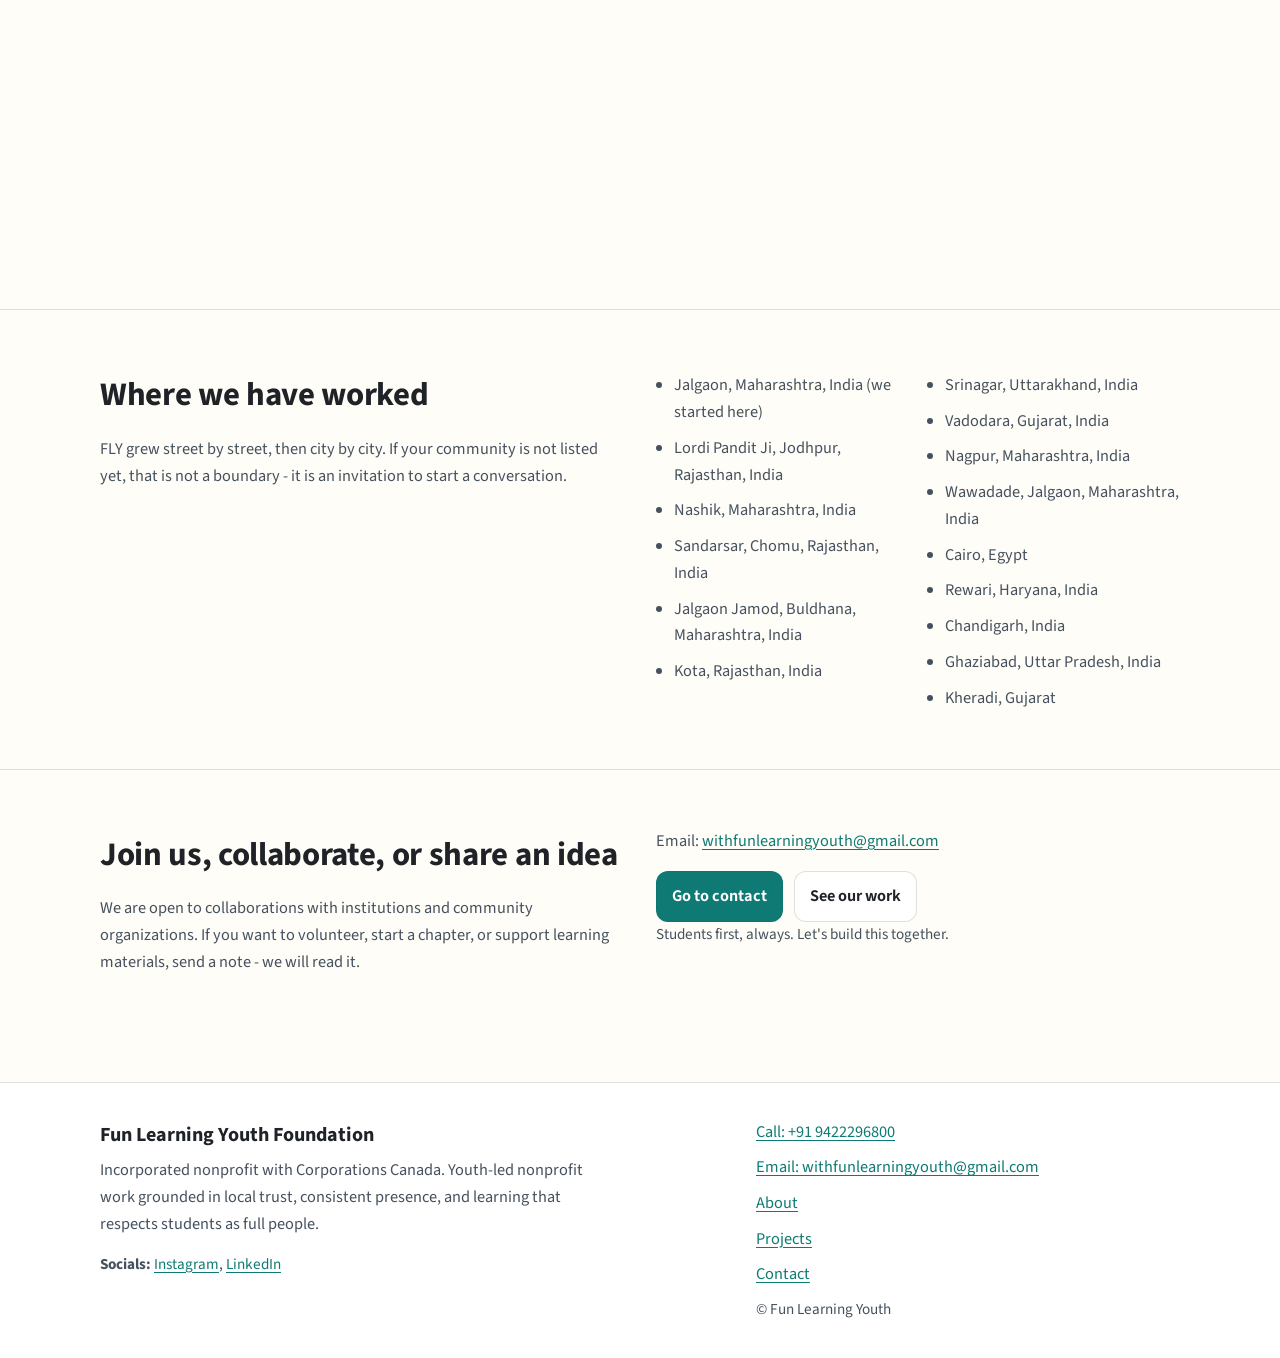
==== commit 347bc3a1: "major update: added pictures, fixed text" ====
--- a/index.html
+++ b/index.html
@@ -6,7 +6,7 @@
   <title>Fun Learning Youth (FLY)</title>
   <meta
     name="description"
-    content="Fun Learning Youth (FLY) is a youth-led nonprofit using cohort-based mentorship to help underprivileged middle-school students stay in school."
+    content="Fun Learning Youth Foundation (FLY) is a youth-led nonprofit using cohort-based mentorship to help underprivileged middle-school students stay in school."
   />
 
   <!-- Typography: Fraunces (headlines) + Source Sans 3 (body) -->
@@ -28,7 +28,7 @@
     <div class="container header-inner">
       <a class="brand" href="index.html">
         <span class="brand-mark">Fun Learning Youth</span>
-        <span class="brand-sub">Youth-led nonprofit</span>
+        <span class="brand-sub">Reducing middle school dropout</span>
       </a>
 
       <button class="nav-toggle" type="button" data-nav-toggle aria-expanded="false" aria-controls="site-nav">
@@ -74,11 +74,11 @@
               <div class="slide" data-slide data-caption="pooja-with-snacks">
                 <img src="assets/photos/home-photo1.jpg" alt="pooja-with-snacks" loading="eager" decoding="async" />
               </div>
+              <div class="slide" data-slide data-caption="sarita-after-cricket">
+                <img src="assets/photos/home-photo3.jpg" alt="sarita-after-cricket" loading="lazy" decoding="async" />
+              </div>
               <div class="slide" data-slide data-caption="rita-with-chocolates">
                 <img src="assets/photos/home-photo2.jpg" alt="rita-with-chocolates" loading="lazy" decoding="async" />
-              </div>
-              <div class="slide" data-slide data-caption="sarita-after-cricket">
-                <img src="assets/photos/home-photo3.jpg" alt="sarita-after-cricket" loading="lazy" decoding="async" />
               </div>
               <div class="slide" data-slide data-caption="ganesh-learning-geography">
                 <img src="assets/photos/home-photo4.jpg" alt="ganesh-learning-geography" loading="lazy" decoding="async" />
@@ -99,7 +99,7 @@
       </div>
     </section>
 
-    <section class="section">
+    <section class="section tint section-mission">
       <div class="container split">
         <div>
           <h2>Mission, in plain words</h2>
@@ -133,33 +133,89 @@
 
     <section class="section">
       <div class="container">
+        <h2>Recent developments</h2>
+        <p>
+          We are building steadily and publicly. Here are a few updates we are proud of.
+        </p>
+        <div class="developments">
+          <article class="development">
+            <h3>Chapter growth</h3>
+            <p>
+              New volunteer-led chapters are strengthening local continuity so students receive regular support.
+            </p>
+          </article>
+          <article class="development">
+            <h3>Mentor retention</h3>
+            <p>
+              More volunteers are staying active longer, giving students stable relationships and trusted guidance.
+            </p>
+          </article>
+          <article class="development">
+            <h3>Family trust</h3>
+            <p>
+              Parent and community confidence is growing as students show stronger attendance and engagement.
+            </p>
+          </article>
+        </div>
+      </div>
+    </section>
+
+    <section class="section section-story" data-story-scroll>
+      <div class="container">
         <h2>What we do, how we do it, and why it matters</h2>
         <p>
           We keep this simple on purpose: clarity builds trust. The work is relational before it is "programmatic."
         </p>
 
-        <div class="whw">
-          <div class="whw-item">
-            <h3>What</h3>
-            <p>
-              We are volunteers who mentor underprivileged students in our localities - 14 such clubs so far. Our
-              goal is to help students rejoin school or increase attendance by making learning feel possible again.
-            </p>
-          </div>
-          <div class="whw-item">
-            <h3>How</h3>
-            <p>
-              We use games, storytelling, and steady mentorship - meeting students where they are, without talking
-              down to them. We try to be at least one adult who cares about their education, health, and dignity.
-            </p>
-          </div>
-          <div class="whw-item">
-            <h3>Why</h3>
-            <p>
-              After the pandemic, many young teenagers began working and now see school as an expense rather than a
-              path upward. Some lack basic literacy and numeracy foundations. Girls face earlier marriage pressure;
-              boys can be pushed into risky work. Retention is not a statistic first - it is a life trajectory.
-            </p>
+        <div class="story-scroll">
+          <div class="story-sticky">
+            <div class="story-cards">
+              <article class="story-card active" data-story-card>
+                <figure class="approach-media story-media">
+                  <img src="assets/photos/home-photo5.jpg" alt="jalgaon-grp-photo" loading="lazy" decoding="async" />
+                </figure>
+                <div class="story-copy">
+                  <h3>What</h3>
+                  <p>
+                    We are volunteers who mentor underprivileged students in our localities - 14 such clubs so far. Our
+                    goal is to help students rejoin school or increase attendance by making learning feel possible again.
+                  </p>
+                </div>
+              </article>
+
+              <article class="story-card" data-story-card>
+                <figure class="approach-media story-media">
+                  <img src="assets/photos/home-photo6.jpg" alt="jalgaon-grp-photo" loading="lazy" decoding="async" />
+                </figure>
+                <div class="story-copy">
+                  <h3>How</h3>
+                  <p>
+                    We use games, storytelling, and steady mentorship - meeting students where they are, without talking
+                    down to them. We try to be at least one adult who cares about their education, health, and dignity.
+                  </p>
+                </div>
+              </article>
+
+              <article class="story-card" data-story-card>
+                <figure class="approach-media story-media">
+                  <img src="assets/photos/home-photo7.jpg" alt="comp-based-centre" loading="lazy" decoding="async" />
+                </figure>
+                <div class="story-copy">
+                  <h3>Why</h3>
+                  <p>
+                    After the pandemic, many young teenagers began working and now see school as an expense rather than a
+                    path upward. Some lack basic literacy and numeracy foundations. Girls face earlier marriage pressure;
+                    boys can be pushed into risky work. Retention is not a statistic first - it is a life trajectory.
+                  </p>
+                </div>
+              </article>
+            </div>
+
+            <div class="story-progress" aria-hidden="true">
+              <span class="story-dot active" data-story-dot></span>
+              <span class="story-dot" data-story-dot></span>
+              <span class="story-dot" data-story-dot></span>
+            </div>
           </div>
         </div>
       </div>
@@ -223,17 +279,16 @@
   <footer class="site-footer">
     <div class="container footer-grid">
       <div>
-        <p class="footer-title">Fun Learning Youth</p>
+        <p class="footer-title">Fun Learning Youth Foundation</p>
         <p class="footer-muted">
-          Youth-led nonprofit work grounded in local trust, consistent presence, and learning that respects students
+          Incorporated nonprofit with Corporations Canada. Youth-led nonprofit work grounded in local trust, consistent presence, and learning that respects students
           as full people.
         </p>
         <p class="small mt-sm">
-          <strong>Social:</strong>
-          Instagram - <span class="small">https://www.instagram.com/funlearningyouth/</span><br />
-          LinkedIn - <span class="small">https://www.linkedin.com/company/funlearningyouth/</span><br />
-          YouTube - <span class="small">https://x.com/FunLearningYou1</span>
-        </p>
+            <strong>Socials:</strong>
+            <a href="https://www.instagram.com/funlearningyouth/">Instagram</a>,
+            <a href="https://www.linkedin.com/company/funlearningyouth/">LinkedIn</a><br />
+          </p>
       </div>
       <div class="footer-links">
         <a href="tel:+919422296800">Call: +91 9422296800</a>
--- a/style.css
+++ b/style.css
@@ -3,13 +3,17 @@
 */
 
 :root {
-  --paper: #fbf9f4;
+  --paper: #fffdf7;
   --ink: #1f2328;
-  --muted: #4b5563;
-  --line: rgba(31, 35, 40, 0.12);
-  --accent: #1f5f5b; /* deep teal */
-  --accent-2: #8a5a2b; /* warm earth (use sparingly) */
-  --paper-2: #f3efe7;
+  --muted: #45515f;
+  --line: rgba(31, 35, 40, 0.14);
+  --accent: #0e7a73; /* primary teal */
+  --accent-2: #f08a24; /* warm orange */
+  --accent-3: #7356e6; /* playful purple */
+  --paper-2: #f5f2e9;
+  --surface: #fff;
+  --soft-teal: #e9f7f6;
+  --soft-orange: #fff3e3;
   --shadow: 0 10px 30px rgba(17, 24, 39, 0.08);
 }
 
@@ -86,7 +90,7 @@
   position: sticky;
   top: 0;
   z-index: 50;
-  background: color-mix(in srgb, var(--paper) 92%, white);
+  background: color-mix(in srgb, var(--paper) 90%, white);
   border-bottom: 1px solid var(--line);
   backdrop-filter: blur(10px);
 }
@@ -160,12 +164,12 @@
 
 .site-nav a:hover {
   color: var(--ink);
-  background: rgba(31, 95, 91, 0.08);
+  background: rgba(14, 122, 115, 0.12);
 }
 
 .site-nav a[aria-current="page"] {
   color: var(--ink);
-  background: rgba(31, 95, 91, 0.12);
+  background: rgba(14, 122, 115, 0.2);
 }
 
 main {
@@ -175,7 +179,10 @@
 .hero {
   padding: 2.2rem 0 2.6rem;
   border-bottom: 1px solid var(--line);
-  background: linear-gradient(to bottom, #fff, var(--paper));
+  background:
+    radial-gradient(circle at 10% 8%, rgba(14, 122, 115, 0.14), transparent 35%),
+    radial-gradient(circle at 88% 14%, rgba(240, 138, 36, 0.16), transparent 28%),
+    linear-gradient(to bottom, #ffffff, var(--paper));
 }
 
 .hero-grid {
@@ -198,7 +205,8 @@
 .kicker {
   margin: 0;
   font-size: 0.92rem;
-  color: var(--muted);
+  color: var(--accent);
+  font-weight: 700;
 }
 
 .lede {
@@ -229,7 +237,7 @@
   gap: 0.35rem;
   border-radius: 12px;
   padding: 0.72rem 0.95rem;
-  border: 1px solid color-mix(in srgb, var(--accent) 55%, var(--line));
+  border: 1px solid color-mix(in srgb, var(--accent) 65%, var(--line));
   background: var(--accent);
   color: #fff;
   text-decoration: none;
@@ -237,7 +245,7 @@
 }
 
 .btn:hover {
-  filter: brightness(0.98);
+  filter: brightness(1.05);
 }
 
 .btn-ghost {
@@ -248,7 +256,7 @@
 }
 
 .btn-ghost:hover {
-  background: rgba(31, 95, 91, 0.06);
+  background: rgba(14, 122, 115, 0.09);
 }
 
 .slider {
@@ -317,7 +325,7 @@
 }
 
 .icon-btn:hover {
-  background: rgba(31, 95, 91, 0.06);
+  background: rgba(14, 122, 115, 0.1);
 }
 
 .slider-dots {
@@ -351,6 +359,14 @@
   border-top: 1px solid var(--line);
 }
 
+.section.tint {
+  background: linear-gradient(to bottom, #fff, var(--soft-teal));
+}
+
+.section.pop {
+  background: linear-gradient(to bottom, #fff, var(--soft-orange));
+}
+
 .section h2 {
   margin: 0 0 0.85rem;
   font-family: "Source Sans 3", system-ui, -apple-system, Segoe UI, Roboto, Helvetica, Arial,
@@ -385,8 +401,10 @@
 }
 
 .stat {
-  padding: 1rem 0;
-  border-top: 1px solid var(--line);
+  padding: 1rem;
+  border: 1px solid var(--line);
+  border-radius: 14px;
+  background: var(--surface);
 }
 
 .stat strong {
@@ -394,7 +412,7 @@
   font-family: "Fraunces", Georgia, "Times New Roman", serif;
   font-size: clamp(1.55rem, 2.6vw, 2rem);
   letter-spacing: -0.02em;
-  color: var(--ink);
+  color: var(--accent);
 }
 
 .stat span {
@@ -425,6 +443,142 @@
 
 .whw-item p {
   margin: 0;
+}
+
+.approach-layout {
+  margin-top: 1rem;
+  display: grid;
+  grid-template-columns: 1fr 1fr;
+  gap: 1rem;
+  align-items: center;
+}
+
+.section-story .container > p {
+  max-width: 68ch;
+}
+
+.section-mission,
+.section-story {
+  min-height: 125vh;
+}
+
+.story-scroll {
+  margin-top: 1rem;
+  min-height: 125vh;
+}
+
+.story-sticky {
+  position: sticky;
+  top: 84px;
+  height: calc(100vh - 124px);
+  display: block;
+}
+
+.approach-media {
+  margin: 0;
+  border: 0;
+  border-radius: 0;
+  overflow: visible;
+  background: transparent;
+}
+
+.approach-media img {
+  width: 100%;
+  aspect-ratio: 4 / 3;
+  object-fit: cover;
+  border-radius: 14px;
+}
+
+.approach-media figcaption {
+  padding: 0.5rem 0.1rem 0;
+  border-top: 0;
+  font-size: 0.9rem;
+  color: var(--muted);
+}
+
+.story-cards {
+  position: relative;
+  height: 100%;
+}
+
+.story-progress {
+  position: absolute;
+  right: -28px;
+  top: 50%;
+  transform: translateY(-50%);
+  display: grid;
+  gap: 8px;
+}
+
+.story-dot {
+  width: 8px;
+  height: 8px;
+  border-radius: 999px;
+  background: rgba(31, 35, 40, 0.18);
+  transition: background 180ms ease, transform 180ms ease;
+}
+
+.story-dot.active {
+  background: rgba(31, 35, 40, 0.32);
+  transform: scale(1.1);
+}
+
+.story-card {
+  position: absolute;
+  inset: 0;
+  display: grid;
+  grid-template-columns: 1fr 1fr;
+  gap: 1rem;
+  align-items: center;
+  opacity: 0;
+  transform: translateY(24px) scale(0.985);
+  transition: opacity 300ms ease, transform 300ms ease;
+  pointer-events: none;
+  padding: 0.9rem;
+  border-radius: 16px;
+  border: 1px solid var(--line);
+  overflow: hidden;
+  background: var(--paper);
+}
+
+.story-card.active {
+  opacity: 1;
+  transform: translateY(0) scale(1);
+  pointer-events: auto;
+}
+
+.story-card h3 {
+  margin: 0;
+  font-size: clamp(1.3rem, 2.2vw, 1.8rem);
+  line-height: 1.1;
+}
+
+.story-card p {
+  margin: 0;
+  font-size: 1.06rem;
+  max-width: 42ch;
+}
+
+.story-media img {
+  width: 100%;
+  height: 100%;
+  min-height: 0;
+  object-fit: cover;
+}
+
+.story-copy {
+  display: grid;
+  align-content: center;
+  gap: 0.55rem;
+  min-width: 0;
+}
+
+.story-media {
+  height: 100%;
+  display: block;
+  border-radius: 14px;
+  overflow: hidden;
+  background: #fff;
 }
 
 .locations {
@@ -441,7 +595,7 @@
 }
 
 .note {
-  border-left: 3px solid color-mix(in srgb, var(--accent) 65%, var(--line));
+  border-left: 4px solid color-mix(in srgb, var(--accent) 75%, var(--line));
   padding: 0.2rem 0 0.2rem 1rem;
   margin: 1rem 0 0;
   color: var(--muted);
@@ -462,6 +616,12 @@
   font-size: 0.95rem;
 }
 
+.hero-photo img {
+  width: 100%;
+  aspect-ratio: 4 / 3;
+  object-fit: cover;
+}
+
 .prose {
   max-width: 72ch;
 }
@@ -474,6 +634,77 @@
   gap: clamp(1rem, 3vw, 1.75rem);
   align-items: start;
 }
+
+.city-grid {
+  margin-top: 1rem;
+  display: grid;
+  grid-template-columns: repeat(4, minmax(0, 1fr));
+  gap: 0.9rem;
+}
+
+.city-card {
+  margin: 0;
+  border: 1px solid var(--line);
+  border-radius: 14px;
+  overflow: hidden;
+  background: #fff;
+}
+
+.city-card img {
+  width: 100%;
+  height: 210px;
+  object-fit: cover;
+}
+
+.city-card figcaption {
+  padding: 0.7rem 0.8rem;
+  border-top: 1px solid var(--line);
+  display: grid;
+  gap: 0.2rem;
+}
+
+.city-card figcaption strong {
+  color: var(--ink);
+  font-size: 0.98rem;
+}
+
+.city-card figcaption span {
+  color: var(--muted);
+  font-size: 0.88rem;
+}
+
+.project-feature {
+  margin-top: 1rem;
+  display: grid;
+  grid-template-columns: 1.15fr 0.85fr;
+  gap: 1rem;
+  align-items: start;
+}
+
+.developments {
+  margin-top: 1.15rem;
+  display: grid;
+  grid-template-columns: repeat(3, minmax(0, 1fr));
+  gap: 0.9rem;
+}
+
+.development {
+  border: 1px solid var(--line);
+  border-radius: 14px;
+  padding: 1rem;
+  background: var(--surface);
+}
+
+.development h3 {
+  margin: 0 0 0.45rem;
+  font-size: 1.12rem;
+  color: var(--ink);
+}
+
+.development p {
+  margin: 0;
+}
+
 
 .project:first-of-type {
   border-top: none;
@@ -638,12 +869,63 @@
   .split,
   .contact-grid,
   .footer-grid,
-  .project {
+  .project,
+  .project-feature {
+    grid-template-columns: 1fr;
+  }
+
+  .story-scroll {
+    min-height: auto;
+  }
+
+  .section-mission,
+  .section-story {
+    min-height: auto;
+  }
+
+  .story-sticky {
+    position: static;
+    height: auto;
+  }
+
+  .story-cards {
+    display: grid;
+    gap: 0.75rem;
+    height: auto;
+  }
+
+  .story-progress {
+    display: none;
+  }
+
+  .story-card {
+    position: static;
+    grid-template-columns: 1fr;
+    opacity: 1;
+    transform: none;
+    pointer-events: auto;
+    padding: 0.85rem;
+  }
+
+  .story-media img {
+    min-height: 0;
+    aspect-ratio: 4 / 3;
+  }
+
+  .city-grid {
+    grid-template-columns: repeat(2, minmax(0, 1fr));
+  }
+
+  .developments {
     grid-template-columns: 1fr;
   }
 
   .stats {
     grid-template-columns: 1fr;
+  }
+
+  .city-card img {
+    height: 190px;
   }
 
   .locations {
